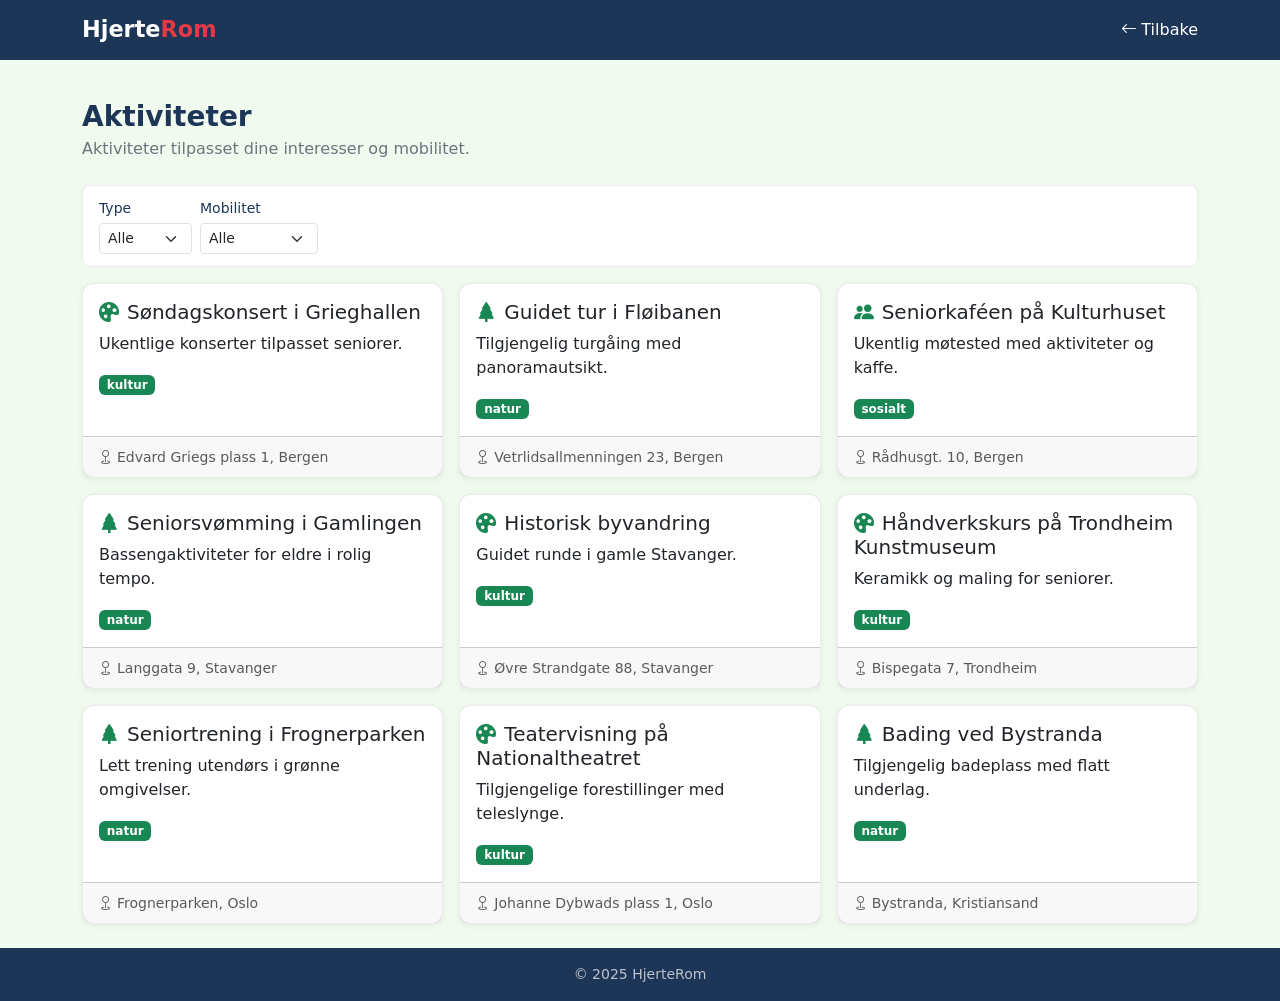
==== pages/activities.html @ 9fe455e6 "Implement full HjerteRom project structure per plan Agent-Logs-Url: https://github.com/pehag5384/Hje" ====
<!DOCTYPE html>
<html lang="no">
<head>
  <meta charset="UTF-8" />
  <meta name="viewport" content="width=device-width, initial-scale=1.0" />
  <title>Aktiviteter – HjerteRom</title>

  <link href="https://cdn.jsdelivr.net/npm/bootstrap@5.3.3/dist/css/bootstrap.min.css" rel="stylesheet" />
  <link href="https://cdn.jsdelivr.net/npm/bootstrap-icons@1.11.3/font/bootstrap-icons.min.css" rel="stylesheet" />
  <link rel="stylesheet" href="../css/main.css" />
  <link rel="stylesheet" href="../css/components.css" />
</head>
<body>

  <!-- Navbar -->
  <nav class="navbar navbar-expand-lg">
    <div class="container">
      <a class="navbar-brand" href="../index.html">Hjerte<span>Rom</span></a>
      <div class="ms-auto">
        <a class="nav-link text-white" href="javascript:history.back()">
          <i class="bi bi-arrow-left me-1"></i>Tilbake
        </a>
      </div>
    </div>
  </nav>

  <main>
    <div class="container">
      <h2 class="hr-page-title mt-3">Aktiviteter</h2>
      <p class="hr-page-subtitle">Aktiviteter tilpasset dine interesser og mobilitet.</p>

      <!-- Filters -->
      <div id="filter-container"></div>

      <!-- Activity list -->
      <div id="activities-container">
        <div class="text-center py-5">
          <div class="spinner-border text-primary" role="status"></div>
        </div>
      </div>
    </div>
  </main>

  <footer>
    <div class="container">© 2025 HjerteRom</div>
  </footer>

  <script src="https://cdn.jsdelivr.net/npm/bootstrap@5.3.3/dist/js/bootstrap.bundle.min.js"></script>
  <script type="module">
    import { getActivities } from "../js/dataService.js";
    import { filterActivities } from "../js/recommendation.js";
    import { createActivityCard } from "../js/components/cards.js";
    import { createList } from "../js/components/lists.js";
    import { createFilterBar } from "../js/components/filters.js";

    const params = new URLSearchParams(window.location.search);
    const cityId = params.get("cityId") || null;

    let allActivities = [];
    let activeFilters = {};

    function renderActivities(activities) {
      const container = document.getElementById("activities-container");
      container.innerHTML = "";
      const list = createList(
        activities,
        (act) => createActivityCard(act),
        "Ingen aktiviteter funnet med de valgte filtrene."
      );
      container.appendChild(list);
    }

    function applyFilters() {
      let filtered = filterActivities(allActivities);

      if (activeFilters.type) {
        filtered = filtered.filter((a) => a.type === activeFilters.type);
      }
      if (activeFilters.mobility) {
        filtered = filtered.filter(
          (a) => !a.mobility || a.mobility.includes(activeFilters.mobility)
        );
      }

      renderActivities(filtered);
    }

    async function init() {
      try {
        allActivities = await getActivities(cityId);

        // Build filter bar
        const filterBar = createFilterBar({
          filters: [
            {
              label: "Type",
              key: "type",
              options: [
                { label: "Natur", value: "natur" },
                { label: "Kultur", value: "kultur" },
                { label: "Sosialt", value: "sosialt" },
              ],
            },
            {
              label: "Mobilitet",
              key: "mobility",
              options: [
                { label: "God", value: "god" },
                { label: "Begrenset", value: "begrenset" },
                { label: "Rullestol", value: "rullestol" },
              ],
            },
          ],
          onChange(filters) {
            activeFilters = filters;
            applyFilters();
          },
        });
        document.getElementById("filter-container").appendChild(filterBar);

        applyFilters();
      } catch (err) {
        console.error(err);
        document.getElementById("activities-container").innerHTML =
          '<p class="text-danger text-center">Kunne ikke laste aktiviteter.</p>';
      }
    }

    init();
  </script>
</body>
</html>
---- css/main.css ----
/**
 * main.css
 * Global layout, typography and brand colours for HjerteRom.
 */

/* ── Brand colours ─────────────────────────────────────────────────── */
:root {
  --hr-primary:    #e63946;   /* warm red – "hjerte" */
  --hr-secondary:  #457b9d;   /* calm blue */
  --hr-light:      #f1faee;
  --hr-dark:       #1d3557;
  --hr-success:    #2a9d8f;
  --hr-font:       'Segoe UI', system-ui, -apple-system, sans-serif;
}

/* ── Reset & base ──────────────────────────────────────────────────── */
*,
*::before,
*::after {
  box-sizing: border-box;
}

html {
  font-size: 16px;
  scroll-behavior: smooth;
}

body {
  font-family: var(--hr-font);
  background-color: var(--hr-light);
  color: var(--hr-dark);
  min-height: 100vh;
  display: flex;
  flex-direction: column;
}

/* ── Override Bootstrap primary ────────────────────────────────────── */
.btn-primary,
.bg-primary {
  background-color: var(--hr-primary) !important;
  border-color: var(--hr-primary) !important;
}

.btn-outline-primary {
  color: var(--hr-primary) !important;
  border-color: var(--hr-primary) !important;
}

.btn-outline-primary:hover {
  background-color: var(--hr-primary) !important;
  color: #fff !important;
}

.text-primary {
  color: var(--hr-primary) !important;
}

/* ── Navigation ────────────────────────────────────────────────────── */
.navbar {
  background-color: var(--hr-dark);
}

.navbar-brand {
  font-weight: 700;
  font-size: 1.4rem;
  color: #fff !important;
}

.navbar-brand span {
  color: var(--hr-primary);
}

/* ── Main content area ─────────────────────────────────────────────── */
main {
  flex: 1;
  padding: 1.5rem 0;
}

/* ── Page headings ─────────────────────────────────────────────────── */
.hr-page-title {
  font-size: 1.75rem;
  font-weight: 700;
  color: var(--hr-dark);
  margin-bottom: 0.25rem;
}

.hr-page-subtitle {
  color: #6c757d;
  margin-bottom: 1.5rem;
}

/* ── Footer ────────────────────────────────────────────────────────── */
footer {
  background-color: var(--hr-dark);
  color: rgba(255, 255, 255, 0.7);
  padding: 1rem 0;
  font-size: 0.875rem;
  text-align: center;
}

/* ── Utilities ─────────────────────────────────────────────────────── */
.hr-divider {
  border-top: 2px solid var(--hr-primary);
  opacity: 0.3;
  margin: 1.5rem 0;
}
---- css/components.css ----
/**
 * components.css
 * Styles specific to reusable UI components (cards, chips, filters, maps).
 */

/* ── Cards ─────────────────────────────────────────────────────────── */
.hr-card {
  border: 1px solid rgba(0, 0, 0, 0.08);
  border-radius: 0.75rem;
  box-shadow: 0 2px 6px rgba(0, 0, 0, 0.06);
  transition: box-shadow 0.2s ease, transform 0.2s ease;
  cursor: default;
}

.hr-card-clickable,
[role="button"].hr-card {
  cursor: pointer;
}

.hr-card:hover,
.hr-card-clickable:hover {
  box-shadow: 0 6px 18px rgba(0, 0, 0, 0.12);
  transform: translateY(-2px);
}

.hr-card:focus,
.hr-card-clickable:focus {
  outline: 2px solid var(--hr-primary);
  outline-offset: 2px;
}

/* ── Chip / toggle buttons ─────────────────────────────────────────── */
.hr-chip {
  border-radius: 2rem;
  padding: 0.35rem 1rem;
  font-size: 0.875rem;
  transition: background-color 0.15s ease, color 0.15s ease;
}

.hr-chip.active {
  background-color: var(--hr-primary);
  border-color: var(--hr-primary);
  color: #fff;
}

/* ── Stars rating ──────────────────────────────────────────────────── */
.hr-stars {
  font-size: 1.1rem;
  letter-spacing: 0.05rem;
}

/* ── Filter bar ────────────────────────────────────────────────────── */
.hr-filter-bar,
.hr-sort-bar {
  background: #fff;
  border: 1px solid rgba(0, 0, 0, 0.08);
  border-radius: 0.5rem;
  padding: 0.75rem 1rem;
}

/* ── Progress stepper (onboarding / preferences) ───────────────────── */
.hr-stepper {
  display: flex;
  align-items: center;
  gap: 0.5rem;
  margin-bottom: 2rem;
}

.hr-step {
  width: 2rem;
  height: 2rem;
  border-radius: 50%;
  display: flex;
  align-items: center;
  justify-content: center;
  font-size: 0.85rem;
  font-weight: 600;
  background: #dee2e6;
  color: #6c757d;
}

.hr-step.active {
  background: var(--hr-primary);
  color: #fff;
}

.hr-step.done {
  background: var(--hr-success);
  color: #fff;
}

.hr-step-line {
  flex: 1;
  height: 2px;
  background: #dee2e6;
}

.hr-step-line.done {
  background: var(--hr-success);
}

/* ── Map container ─────────────────────────────────────────────────── */
#hr-map {
  width: 100%;
  height: 420px;
  border-radius: 0.75rem;
  border: 1px solid rgba(0, 0, 0, 0.08);
}

/* ── Hero banner (home / onboarding) ──────────────────────────────── */
.hr-hero {
  background: linear-gradient(135deg, var(--hr-dark) 0%, var(--hr-secondary) 100%);
  color: #fff;
  padding: 3rem 0;
  margin-bottom: 2rem;
  border-radius: 0 0 1rem 1rem;
}

.hr-hero h1 {
  font-size: 2.25rem;
  font-weight: 800;
}

.hr-hero p {
  opacity: 0.85;
  max-width: 600px;
}

/* ── Score badge ───────────────────────────────────────────────────── */
.hr-score-badge {
  display: inline-block;
  padding: 0.25em 0.65em;
  border-radius: 1rem;
  font-size: 0.8rem;
  font-weight: 600;
  background: var(--hr-primary);
  color: #fff;
}
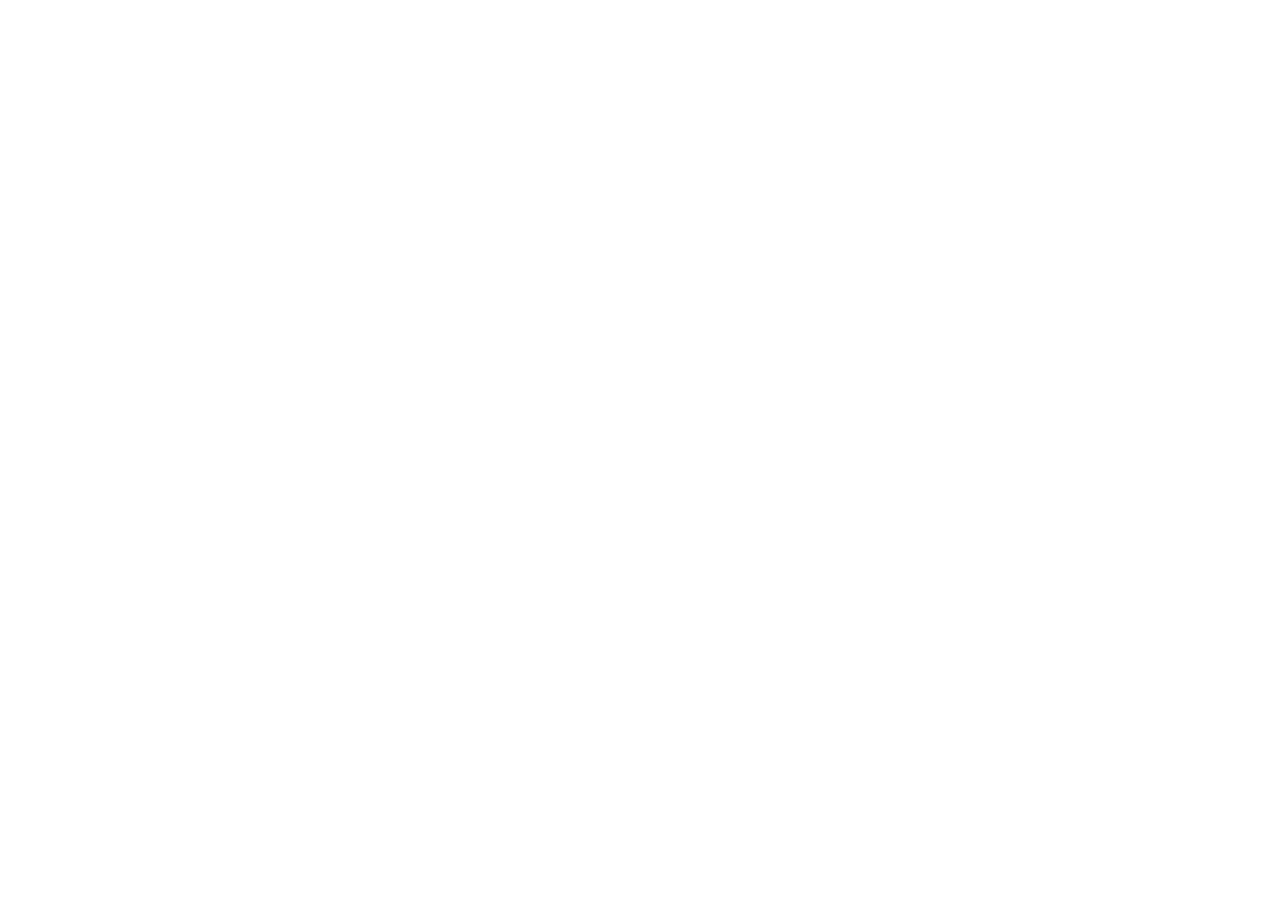
==== commit 6a185222: "Remove generated code – keep folder structure only Agent-Logs-Url: https://github.com/pehag5384/Hjer" ====
--- a/pages/activities.html
+++ b/pages/activities.html
@@ -3,130 +3,9 @@
 <head>
   <meta charset="UTF-8" />
   <meta name="viewport" content="width=device-width, initial-scale=1.0" />
-  <title>Aktiviteter – HjerteRom</title>
-
-  <link href="https://cdn.jsdelivr.net/npm/bootstrap@5.3.3/dist/css/bootstrap.min.css" rel="stylesheet" />
-  <link href="https://cdn.jsdelivr.net/npm/bootstrap-icons@1.11.3/font/bootstrap-icons.min.css" rel="stylesheet" />
-  <link rel="stylesheet" href="../css/main.css" />
-  <link rel="stylesheet" href="../css/components.css" />
+  <title>activities – HjerteRom</title>
 </head>
 <body>
 
-  <!-- Navbar -->
-  <nav class="navbar navbar-expand-lg">
-    <div class="container">
-      <a class="navbar-brand" href="../index.html">Hjerte<span>Rom</span></a>
-      <div class="ms-auto">
-        <a class="nav-link text-white" href="javascript:history.back()">
-          <i class="bi bi-arrow-left me-1"></i>Tilbake
-        </a>
-      </div>
-    </div>
-  </nav>
-
-  <main>
-    <div class="container">
-      <h2 class="hr-page-title mt-3">Aktiviteter</h2>
-      <p class="hr-page-subtitle">Aktiviteter tilpasset dine interesser og mobilitet.</p>
-
-      <!-- Filters -->
-      <div id="filter-container"></div>
-
-      <!-- Activity list -->
-      <div id="activities-container">
-        <div class="text-center py-5">
-          <div class="spinner-border text-primary" role="status"></div>
-        </div>
-      </div>
-    </div>
-  </main>
-
-  <footer>
-    <div class="container">© 2025 HjerteRom</div>
-  </footer>
-
-  <script src="https://cdn.jsdelivr.net/npm/bootstrap@5.3.3/dist/js/bootstrap.bundle.min.js"></script>
-  <script type="module">
-    import { getActivities } from "../js/dataService.js";
-    import { filterActivities } from "../js/recommendation.js";
-    import { createActivityCard } from "../js/components/cards.js";
-    import { createList } from "../js/components/lists.js";
-    import { createFilterBar } from "../js/components/filters.js";
-
-    const params = new URLSearchParams(window.location.search);
-    const cityId = params.get("cityId") || null;
-
-    let allActivities = [];
-    let activeFilters = {};
-
-    function renderActivities(activities) {
-      const container = document.getElementById("activities-container");
-      container.innerHTML = "";
-      const list = createList(
-        activities,
-        (act) => createActivityCard(act),
-        "Ingen aktiviteter funnet med de valgte filtrene."
-      );
-      container.appendChild(list);
-    }
-
-    function applyFilters() {
-      let filtered = filterActivities(allActivities);
-
-      if (activeFilters.type) {
-        filtered = filtered.filter((a) => a.type === activeFilters.type);
-      }
-      if (activeFilters.mobility) {
-        filtered = filtered.filter(
-          (a) => !a.mobility || a.mobility.includes(activeFilters.mobility)
-        );
-      }
-
-      renderActivities(filtered);
-    }
-
-    async function init() {
-      try {
-        allActivities = await getActivities(cityId);
-
-        // Build filter bar
-        const filterBar = createFilterBar({
-          filters: [
-            {
-              label: "Type",
-              key: "type",
-              options: [
-                { label: "Natur", value: "natur" },
-                { label: "Kultur", value: "kultur" },
-                { label: "Sosialt", value: "sosialt" },
-              ],
-            },
-            {
-              label: "Mobilitet",
-              key: "mobility",
-              options: [
-                { label: "God", value: "god" },
-                { label: "Begrenset", value: "begrenset" },
-                { label: "Rullestol", value: "rullestol" },
-              ],
-            },
-          ],
-          onChange(filters) {
-            activeFilters = filters;
-            applyFilters();
-          },
-        });
-        document.getElementById("filter-container").appendChild(filterBar);
-
-        applyFilters();
-      } catch (err) {
-        console.error(err);
-        document.getElementById("activities-container").innerHTML =
-          '<p class="text-danger text-center">Kunne ikke laste aktiviteter.</p>';
-      }
-    }
-
-    init();
-  </script>
 </body>
 </html>
